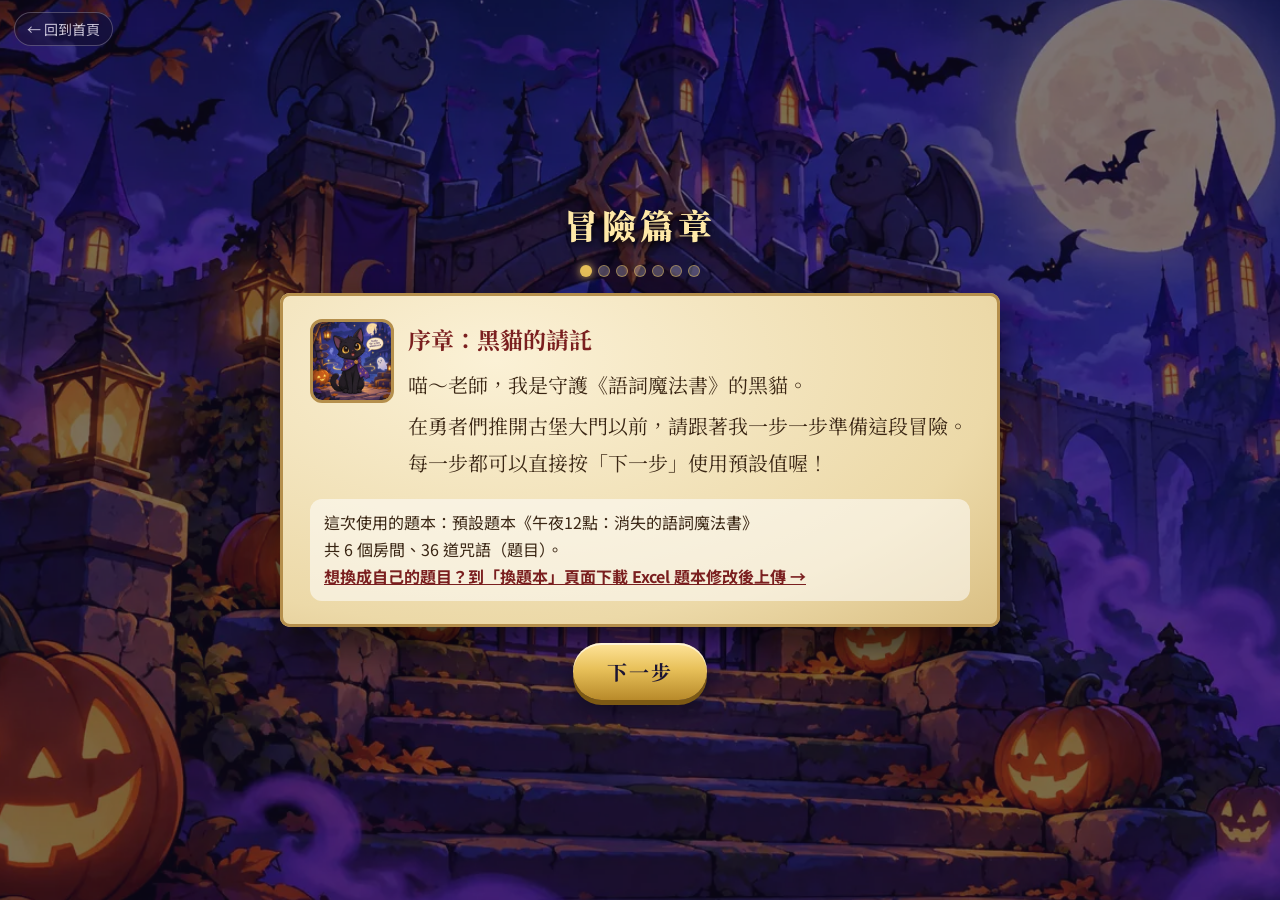
==== adventure.html @ 14c4bd3b "冒險篇章與多人闖關：遊戲前設定、抽題與再挑戰、作答時限、總時間、30 人 QR 連線、像素勇者、魔法卡商人、精靈、卡牌回合、暫停、闖關記錄、頒獎台 Co-Authored-By: Claude Opu" ====
<!DOCTYPE html>
<html lang="zh-Hant-TW">
<head>
<meta charset="UTF-8">
<meta name="viewport" content="width=device-width, initial-scale=1.0, viewport-fit=cover">
<title>冒險篇章</title>
<link rel="preconnect" href="https://fonts.googleapis.com">
<link rel="stylesheet" href="https://fonts.googleapis.com/css2?family=Noto+Serif+TC:wght@700;900&family=Noto+Sans+TC:wght@400;700&display=swap">
<link rel="stylesheet" href="style.css">
<style>
.adv-wrap{position:relative;height:100%;overflow:auto;display:flex;flex-direction:column;align-items:center;justify-content:center;gap:16px;padding:20px 14px}
.adv-top{font-family:var(--serif);color:#ffe9a8;font-size:clamp(24px,4vw,34px);font-weight:900;text-shadow:0 3px 10px #000;letter-spacing:4px}
.dots{display:flex;gap:6px;flex-wrap:wrap;justify-content:center}
.dots span{width:12px;height:12px;border-radius:50%;background:rgba(246,241,255,.25);border:1px solid rgba(232,193,90,.5)}
.dots span.on{background:var(--gold);box-shadow:0 0 10px var(--gold)}
.dots span.done{background:rgba(232,193,90,.55)}
#adv-card{max-width:720px;max-height:none}
.adv-say{display:flex;gap:14px;align-items:flex-start}
.adv-say img{width:84px;height:84px;object-fit:cover;border-radius:12px;border:3px solid #b58f4c;flex:none}
.adv-say h2{margin:0 0 4px;font-size:1.15em;color:#7a1f1f}
.adv-say p{margin:.2em 0}
.ctrl{margin-top:14px;display:flex;flex-direction:column;gap:10px;font-family:var(--sans);font-size:17px}
.choice{display:flex;align-items:center;gap:10px;padding:12px 14px;border-radius:12px;background:rgba(255,255,255,.55);border:2px solid #c8a868;cursor:pointer;color:#3a2614;text-align:left;font-size:17px}
.choice.on{background:#fff6d6;border-color:#7a1f1f;box-shadow:0 0 0 3px rgba(122,31,31,.2)}
.choice b{display:block}
.choice small{display:block;opacity:.75;font-size:14px}
.choice .dot{width:22px;height:22px;border-radius:50%;border:2px solid #7a1f1f;flex:none;display:grid;place-items:center}
.choice.on .dot::after{content:'';width:12px;height:12px;border-radius:50%;background:#7a1f1f}
.num-row{display:flex;align-items:center;gap:10px;flex-wrap:wrap}
.num-row input[type=number]{width:110px;font-size:22px;font-weight:700;padding:8px 10px;border-radius:10px;border:2px solid #b58f4c;background:#fffdf4;color:#3a2614;font-family:var(--serif)}
.num-row input[type=range]{flex:1;min-width:180px;accent-color:#7a1f1f}
.quick{display:flex;gap:8px;flex-wrap:wrap}
.quick button{border:1.5px solid #b58f4c;background:#fff6d6;color:#3a2614;border-radius:999px;padding:6px 14px;font-size:15px}
.tog{display:flex;align-items:center;gap:12px;font-weight:700}
.switch{width:64px;height:34px;border-radius:999px;background:#bba57a;border:0;position:relative;flex:none}
.switch::after{content:'';position:absolute;top:4px;left:4px;width:26px;height:26px;border-radius:50%;background:#fff;transition:left .2s;box-shadow:0 2px 4px rgba(0,0,0,.3)}
.switch.on{background:#3aa36b}.switch.on::after{left:34px}
.adv-nav{display:flex;gap:12px;justify-content:center;flex-wrap:wrap}
.btn-violet{background:linear-gradient(180deg,#9b7fe8,#6b4bb8);color:#fff;box-shadow:0 5px 0 #3f2a7a,0 10px 24px rgba(0,0,0,.4);font-family:var(--serif)}
.sum{display:grid;grid-template-columns:auto 1fr;gap:6px 14px;font-family:var(--sans);font-size:16px;background:rgba(255,255,255,.5);border-radius:12px;padding:12px 16px}
.sum dt{font-weight:700;color:#7a1f1f}.sum dd{margin:0}
.bank{background:rgba(255,255,255,.55);border-radius:12px;padding:10px 14px;font-family:var(--sans);font-size:16px;line-height:1.7}
.bank a{color:#7a1f1f;font-weight:700}
.unit{font-weight:700}
.note-s{font-size:14px;opacity:.8;font-family:var(--sans)}
.back-home{position:absolute;left:14px;top:12px;font-size:14px;color:rgba(246,241,255,.8);background:rgba(20,14,40,.5);border:1px solid rgba(246,241,255,.25);border-radius:999px;padding:6px 12px;z-index:3;text-decoration:none}
</style>
</head>
<body>
<main id="app">
  <section class="screen active">
    <div class="bg" id="adv-bg"></div><div class="veil strong"></div><div class="motes"></div>
    <a class="back-home" href="index.html">← 回到首頁</a>
    <div class="adv-wrap">
      <div class="adv-top">冒險篇章</div>
      <div class="dots" id="dots"></div>
      <div id="adv-card" class="parchment"></div>
      <div class="adv-nav" id="nav"></div>
    </div>
  </section>
</main>
<script src="content.js"></script>
<script src="settings.js"></script>
<script>
(function () {
  'use strict';
  var C = WQSettings.loadContent(), S = WQSettings.load(), TOTAL = WQSettings.total(C);
  function $(id) { return document.getElementById(id); }
  function el(t, c, x) { var e = document.createElement(t); if (c) e.className = c; if (x != null) e.textContent = x; return e; }
  $('adv-bg').style.backgroundImage = 'url("img/title.webp")';
  document.querySelectorAll('.motes').forEach(function (m) { for (var i = 0; i < 16; i++) { var d = el('div', 'mote'); d.style.left = Math.random() * 100 + '%'; d.style.animationDuration = 9 + Math.random() * 12 + 's'; d.style.animationDelay = -Math.random() * 20 + 's'; d.style.setProperty('--sway', (Math.random() * 80 - 40) + 'px'); m.appendChild(d); } });

  function choice(box, opts, get, set) {
    opts.forEach(function (o) {
      var b = el('button', 'choice' + (get() === o.v ? ' on' : '')); b.type = 'button';
      b.appendChild(el('span', 'dot')); var t = el('span'); t.appendChild(el('b', '', o.t)); if (o.d) t.appendChild(el('small', '', o.d)); b.appendChild(t);
      b.addEventListener('click', function () { set(o.v); box.querySelectorAll('.choice').forEach(function (x) { x.classList.remove('on'); }); b.classList.add('on'); });
      box.appendChild(b);
    });
  }
  function number(box, key, min, max, unit, quick) {
    var r = el('div', 'num-row'), n = el('input'), rg = el('input');
    n.type = 'number'; n.min = min; n.max = max; n.value = S[key]; rg.type = 'range'; rg.min = min; rg.max = max; rg.value = S[key];
    function setv(v) { v = Math.max(min, Math.min(max, Math.round(+v) || min)); S[key] = v; n.value = v; rg.value = v; }
    n.addEventListener('change', function () { setv(n.value); }); rg.addEventListener('input', function () { setv(rg.value); });
    r.appendChild(n); r.appendChild(el('span', 'unit', unit)); r.appendChild(rg); box.appendChild(r);
    if (quick) { var q = el('div', 'quick'); quick.forEach(function (v) { var b = el('button', '', v[1]); b.type = 'button'; b.addEventListener('click', function () { setv(v[0]); }); q.appendChild(b); }); box.appendChild(q); }
    return setv;
  }
  function toggle(box, key, label, onChange) {
    var r = el('div', 'tog'), b = el('button', 'switch' + (S[key] ? ' on' : '')), t = el('span', '', label + '：' + (S[key] ? '開啟' : '關閉')); b.type = 'button';
    b.addEventListener('click', function () { S[key] = !S[key]; b.classList.toggle('on', S[key]); t.textContent = label + '：' + (S[key] ? '開啟' : '關閉'); if (onChange) onChange(); });
    r.appendChild(b); r.appendChild(t); box.appendChild(r);
  }

  var STEPS = [
    { title: '序章：黑貓的請託', say: ['喵～老師，我是守護《語詞魔法書》的黑貓。', '在勇者們推開古堡大門以前，請跟著我一步一步準備這段冒險。每一步都可以直接按「下一步」使用預設值喔！'],
      body: function (box) {
        var b = el('div', 'bank');
        b.appendChild(el('div', '', '這次使用的題本：' + (C.__custom ? '老師自訂題本' : '預設題本') + '《' + (C.title || '') + '》'));
        b.appendChild(el('div', '', '共 ' + C.rooms.length + ' 個房間、' + TOTAL + ' 道咒語（題目）。'));
        var a = el('a', '', '想換成自己的題目？到「換題本」頁面下載 Excel 題本修改後上傳 →'); a.href = 'teacher.html'; b.appendChild(a);
        box.appendChild(b);
      } },
    { title: '第一章：抽出咒語', say: ['魔法書裡一共有 ' + TOTAL + ' 道咒語。', '這一趟冒險要從題本中抽出幾道呢？抽到的題目會依照房間的順序出現。'],
      body: function (box) {
        if (!S.drawCount || S.drawCount > TOTAL) S.drawCount = TOTAL;
        var q = [[TOTAL, '全部 ' + TOTAL + ' 題']]; [6, 10, 12, 18, 24].forEach(function (n) { if (n < TOTAL) q.push([n, n + ' 題']); });
        number(box, 'drawCount', 1, TOTAL, '題', q);
      } },
    { title: '第二章：破關之後', say: ['勇者打開最後的大門以後，還要接受另一段冒險嗎？'],
      body: function (box) {
        choice(box, [
          { v: 'none', t: '不再挑戰', d: '破關就結束這次冒險。' },
          { v: 'redraw', t: '從全部題目重新抽題', d: '每一段新冒險都從整本題本重新抽出指定的題數，可能會抽到做過的題目。' },
          { v: 'norepeat', t: '抽過的不再抽', d: '每一段新冒險只抽還沒出現過的題目，全部題目都抽完才是「終極破關」。' }
        ], function () { return S.repeat; }, function (v) { S.repeat = v; });
      } },
    { title: '第三章：時之沙漏', say: ['要不要讓每一道咒語都有作答時間限制？', '時間到了還沒答對，這題就不能得分喔。'],
      body: function (box) {
        var wrap = el('div', 'ctrl'); var nb = el('div');
        toggle(wrap, 'qTimer', '每題作答時限', function () { nb.style.display = S.qTimer ? '' : 'none'; });
        nb.appendChild(el('div', 'note-s', '每題可以作答的秒數：')); number(nb, 'qSeconds', 5, 300, '秒', [[15, '15 秒'], [20, '20 秒'], [30, '30 秒'], [45, '45 秒'], [60, '60 秒']]);
        nb.style.display = S.qTimer ? '' : 'none'; wrap.appendChild(nb); box.appendChild(wrap);
      } },
    { title: '第四章：午夜大鐘', say: ['要不要讓午夜大鐘記錄勇者花了多少時間破關？', '開啟後畫面上會一直顯示總時間，結算時也會列出來。'],
      body: function (box) { var w = el('div', 'ctrl'); toggle(w, 'totalTimer', '過關總時間計時'); box.appendChild(w); } },
    { title: '第五章：召集勇者', say: ['這次是一位勇者獨自冒險，還是全班一起闖關？', '多人闖關最多 30 位勇者，每個人用自己的平板或手機掃 QR code 加入，跟著老師的大螢幕一起答同一題。'],
      body: function (box) {
        choice(box, [
          { v: 'solo', t: '單人冒險', d: '一台裝置一位勇者，自己探索古堡、解開機關。' },
          { v: 'multi', t: '多人闖關（最多 30 人）', d: '老師電腦當大螢幕，學生用自己的裝置掃 QR code 加入，有魔法卡、商人和精靈。' }
        ], function () { return S.mode; }, function (v) { S.mode = v; });
      } },
    { multi: true, title: '第六章：神祕的魔法卡商人', say: ['古堡裡住著一位愛做生意的魔法卡商人。', '只要有勇者的分數買得起最便宜的魔法卡，商人就可能在換關卡時突然出現。'],
      body: function (box) {
        box.appendChild(el('div', 'note-s', '商人出現的機率：')); number(box, 'merchantProb', 0, 100, '%', [[30, '3 成'], [60, '6 成'], [80, '8 成'], [100, '每次都出現']]);
        box.appendChild(el('div', 'note-s', '每次可以和商人交易的時間：')); number(box, 'tradeSeconds', 10, 300, '秒', [[30, '30 秒'], [60, '1 分鐘'], [90, '1 分半'], [120, '2 分鐘']]);
      } },
    { multi: true, title: '第七章：森林精靈的禮物', say: ['每到魔法卡時刻之前，森林精靈可能會飛來，指定一位勇者改變命運。', '精靈比較常幫助分數排名中下的勇者，同一段冒險不會一直挑同一個人。'],
      body: function (box) { box.appendChild(el('div', 'note-s', '精靈出現的機率：')); number(box, 'fairyProb', 0, 100, '%', [[10, '1 成'], [30, '3 成'], [50, '5 成'], [100, '每次都出現']]); } },
    { multi: true, title: '第八章：魔法卡時刻', say: ['每過幾個關卡，勇者們就可以使用魔法卡。', '分數最高的勇者先發動，依序輪到最後一位。每個人看不到別人準備用什麼卡。'],
      body: function (box) {
        box.appendChild(el('div', 'note-s', '每過幾個關卡（題目）可以使用一次魔法卡：')); number(box, 'cardEvery', 1, 20, '關', [[3, '3 關'], [5, '5 關'], [6, '6 關'], [10, '10 關']]);
        box.appendChild(el('div', 'note-s', '每位勇者使用魔法卡的時間：')); number(box, 'cardSeconds', 5, 120, '秒', [[15, '15 秒'], [30, '30 秒'], [45, '45 秒'], [60, '60 秒']]);
      } },
    { title: '終章：出發吧！', say: ['準備好了！這就是這一段冒險的設定。', '按下「出發」就會推開古堡大門。下次再打開冒險篇章，會記得這次的設定。'],
      body: function (box) {
        var d = el('dl', 'sum');
        function row(k, v) { d.appendChild(el('dt', '', k)); d.appendChild(el('dd', '', v)); }
        row('題本', (C.__custom ? '老師自訂' : '預設') + '，共 ' + TOTAL + ' 題');
        row('單次冒險抽題', (S.drawCount >= TOTAL ? '全部 ' : '') + Math.min(S.drawCount || TOTAL, TOTAL) + ' 題');
        row('破關之後', WQSettings.REPEAT_NAMES[S.repeat]);
        row('每題作答時限', S.qTimer ? S.qSeconds + ' 秒' : '不限時');
        row('過關總時間', S.totalTimer ? '記錄' : '不記錄');
        row('冒險模式', S.mode === 'multi' ? '多人闖關（最多 30 人）' : '單人冒險');
        if (S.mode === 'multi') {
          row('魔法卡商人', '出現機率 ' + S.merchantProb + '%，交易 ' + S.tradeSeconds + ' 秒');
          row('森林精靈', '出現機率 ' + S.fairyProb + '%');
          row('魔法卡時刻', '每 ' + S.cardEvery + ' 關一次，每人 ' + S.cardSeconds + ' 秒');
        }
        box.appendChild(d);
      } }
  ];
  var cur = 0;
  function steps() { return STEPS.filter(function (s) { return !s.multi || S.mode === 'multi'; }); }
  function render() {
    var list = steps(); if (cur >= list.length) cur = list.length - 1; var st = list[cur];
    var dots = $('dots'); dots.innerHTML = ''; list.forEach(function (s, i) { dots.appendChild(el('span', i === cur ? 'on' : (i < cur ? 'done' : ''))); });
    var card = $('adv-card'); card.innerHTML = '';
    var say = el('div', 'adv-say'), im = el('img'); im.src = 'img/cat.webp'; im.alt = '黑貓'; say.appendChild(im);
    var t = el('div'); t.appendChild(el('h2', '', st.title)); st.say.forEach(function (l) { t.appendChild(el('p', '', l)); }); say.appendChild(t); card.appendChild(say);
    var box = el('div', 'ctrl'); st.body(box); card.appendChild(box);
    card.style.animation = 'none'; void card.offsetWidth; card.style.animation = '';
    var nav = $('nav'); nav.innerHTML = '';
    if (cur > 0) { var b = el('button', 'btn btn-violet', '上一步'); b.type = 'button'; b.onclick = function () { cur--; render(); }; nav.appendChild(b); }
    if (cur < list.length - 1) { var n = el('button', 'btn btn-gold', '下一步'); n.type = 'button'; n.id = 'adv-next'; n.onclick = function () { WQSettings.save(S); cur++; render(); }; nav.appendChild(n); }
    else {
      var go = el('button', 'btn btn-gold', S.mode === 'multi' ? '出發！開設多人闖關' : '出發！開始單人冒險'); go.type = 'button'; go.id = 'adv-go';
      go.onclick = function () { WQSettings.save(S); location.href = S.mode === 'multi' ? 'host.html' + location.search : 'index.html?adv=1'; };
      nav.appendChild(go);
      var rs = el('button', 'btn btn-violet', '全部還原預設'); rs.type = 'button'; rs.onclick = function () { S = WQSettings.defaults(); S.drawCount = TOTAL; WQSettings.save(S); cur = 0; render(); }; nav.appendChild(rs);
    }
  }
  render();
})();
</script>
</body>
</html>
---- style.css ----
:root{
  --midnight:#141a3a; --deep:#241a45; --violet:#6b4bb8; --violet2:#8f6fe0;
  --pumpkin:#f28c28; --gold:#e8c15a; --gold-dk:#b88a2a; --ghost:#f6f1ff; --ink:#1b1433;
  --good:#7ee2a8; --bad:#ff8a80; --card:rgba(30,22,60,.95);
  --serif:'Noto Serif TC','Songti TC','PMingLiU',serif;
  --sans:'Noto Sans TC','PingFang TC','Microsoft JhengHei',system-ui,sans-serif;
}
*{box-sizing:border-box}
html,body{margin:0;height:100%;height:100dvh;overflow:hidden;background:#1f1838;color:var(--ghost);font-family:var(--sans);
  -webkit-user-select:none;user-select:none;-webkit-tap-highlight-color:transparent}
img{-webkit-user-drag:none}
button{font-family:inherit;touch-action:manipulation;cursor:pointer}
button:focus{outline:none} button:focus-visible{outline:3px solid var(--gold);outline-offset:3px}
.hidden{display:none!important}
#app{position:fixed;inset:0;overflow:hidden}

/* ---------- screens ---------- */
.screen{position:absolute;inset:0;opacity:0;visibility:hidden;transition:opacity .6s ease,visibility .6s;overflow:hidden}
.screen.active{opacity:1;visibility:visible}
.bg{position:absolute;inset:-3%;background:#1f1838 center/cover no-repeat;animation:drift 28s ease-in-out infinite alternate}
@keyframes drift{from{transform:scale(1.02) translate(0,0)}to{transform:scale(1.08) translate(-1.2%,-1%)}}
.veil{position:absolute;inset:0;background:radial-gradient(ellipse at center,rgba(20,14,40,.05) 30%,rgba(20,14,40,.6) 100%)}
.veil.strong{background:rgba(18,12,38,.55)}
.veil.soft{background:linear-gradient(180deg,rgba(18,12,38,.55) 0%,rgba(18,12,38,.05) 22%,rgba(18,12,38,.1) 70%,rgba(18,12,38,.6) 100%)}
.motes{position:absolute;inset:0;pointer-events:none;overflow:hidden}
.mote{position:absolute;bottom:-10px;width:6px;height:6px;border-radius:50%;background:radial-gradient(circle,#fff6c8,rgba(232,193,90,0) 70%);
  animation:rise linear infinite;opacity:.8}
@keyframes rise{from{transform:translate(0,0)}to{transform:translate(var(--sway),-110vh);opacity:0}}

/* ---------- buttons ---------- */
.btn{border:0;border-radius:999px;font-weight:700;font-size:20px;padding:14px 34px;color:var(--ink);transition:transform .15s,filter .15s}
.btn:active{transform:scale(.96)}
.btn-gold{background:linear-gradient(180deg,#ffe49a,#e8c15a 45%,#b88a2a);font-family:var(--serif);letter-spacing:2px;
  box-shadow:0 5px 0 #7d5a14,0 10px 24px rgba(0,0,0,.45),inset 0 2px 0 rgba(255,255,255,.6)}
.btn-gold:hover{filter:brightness(1.08)}
.btn-round{width:56px;height:56px;padding:0;display:grid;place-items:center;border-radius:50%;
  background:linear-gradient(180deg,#9b7fe8,#6b4bb8);color:#fff;box-shadow:0 4px 0 #3f2a7a,0 8px 18px rgba(0,0,0,.4)}
.btn-round.small{width:38px;height:38px;box-shadow:0 3px 0 #3f2a7a}
.btn-small{display:flex;align-items:center;gap:6px;font-size:15px;padding:8px 14px;border-radius:14px;
  background:rgba(43,30,82,.85);color:var(--ghost);border:1.5px solid rgba(232,193,90,.5);position:relative}
.btn-ghost{background:transparent;border:1.5px solid rgba(232,193,90,.6);color:var(--gold);border-radius:999px;padding:8px 16px;font-size:15px}
.badge{position:absolute;top:-8px;right:-8px;background:var(--pumpkin);color:#fff;font-size:12px;min-width:20px;height:20px;border-radius:10px;
  display:grid;place-items:center;padding:0 5px;animation:pop .4s}

/* ---------- start ---------- */
.start-inner{position:relative;height:100%;display:flex;flex-direction:column;align-items:center;justify-content:center;gap:22px;padding:20px;text-align:center}
#game-title{margin:0;font-family:var(--serif);font-weight:900;font-size:clamp(46px,9vw,92px);line-height:1.1;
  background:linear-gradient(180deg,#fff2c2,#e8c15a 55%,#a8781e);-webkit-background-clip:text;background-clip:text;color:transparent;
  filter:drop-shadow(0 4px 0 #3a2266) drop-shadow(0 10px 22px rgba(0,0,0,.7));animation:titleIn 1.2s cubic-bezier(.2,.9,.3,1.2)}
#game-title .sub{display:block;font-size:.45em;letter-spacing:4px;margin-top:6px}
@keyframes titleIn{from{opacity:0;transform:translateY(-30px) scale(.9)}to{opacity:1;transform:none}}
#instructions{margin:0;max-width:640px;font-size:clamp(17px,2.4vw,22px);background:rgba(20,14,40,.6);padding:12px 22px;border-radius:16px;
  border:1px solid rgba(232,193,90,.35);backdrop-filter:blur(4px)}
.start-actions{display:flex;gap:16px;align-items:center}
.teacher-link{position:absolute;right:14px;bottom:12px;font-size:13px;color:rgba(246,241,255,.65);background:rgba(20,14,40,.5);
  border:1px solid rgba(246,241,255,.25);border-radius:999px;padding:6px 12px}
.custom-tag{position:absolute;left:14px;bottom:12px;font-size:13px;color:#ffe9a8;background:rgba(107,75,184,.6);border-radius:999px;padding:6px 12px}

/* ---------- story ---------- */
.story-wrap{position:relative;height:100%;display:flex;flex-direction:column;align-items:center;justify-content:center;gap:22px;padding:20px}
.parchment{max-width:640px;width:100%;max-height:72vh;overflow:auto;color:#3a2614;font-family:var(--serif);font-size:clamp(16px,2.2vw,20px);line-height:1.85;
  background:radial-gradient(ellipse at 30% 20%,#fbf1d6,#ecd9a8 70%,#d9be82);border-radius:10px;padding:26px 30px;
  box-shadow:0 0 0 3px #b58f4c inset,0 18px 40px rgba(0,0,0,.6);animation:unroll .7s cubic-bezier(.2,.9,.3,1.1)}
@keyframes unroll{from{opacity:0;transform:scaleY(.2)}to{opacity:1;transform:none}}
.parchment p{margin:.4em 0}
.parchment .to{font-weight:700}
.parchment .sig{text-align:right;font-weight:700;margin-top:1em}
.parchment .slam{font-size:1.2em;font-weight:900;color:#7a1f1f;text-align:center}
.story-cat{display:flex;gap:16px;align-items:center;margin-top:10px}
.story-cat img{width:110px;height:110px;object-fit:cover;border-radius:10px;border:3px solid #b58f4c;flex:none}
.shake{animation:shake .5s}
@keyframes shake{10%,90%{transform:translateX(-2px)}20%,80%{transform:translateX(4px)}30%,50%,70%{transform:translateX(-8px)}40%,60%{transform:translateX(8px)}}

/* ---------- HUD ---------- */
#hud{position:absolute;top:0;left:0;right:0;z-index:5;display:flex;justify-content:space-between;align-items:flex-start;gap:8px;padding:10px 14px}
.hud-left{font-family:var(--serif);font-size:15px;text-shadow:0 2px 4px #000;min-width:0}
#hud-room{font-weight:700;color:#ffe9a8;white-space:nowrap;overflow:hidden;text-overflow:ellipsis}
#hud-spells{font-size:13px;opacity:.85}
.hud-mid{display:flex;flex-direction:column;align-items:center;gap:4px}
#hud-clock{display:flex;align-items:center;gap:6px;font-family:var(--serif);font-weight:900;font-size:22px;text-shadow:0 2px 4px #000}
#hud-runes{display:flex;gap:5px}
.rune-dot{width:22px;height:22px;border-radius:50%;border:1.5px solid rgba(232,193,90,.55);background:rgba(20,14,40,.6);
  font-size:11px;display:grid;place-items:center;color:rgba(232,193,90,.4);font-family:var(--serif)}
.rune-dot.on{background:radial-gradient(circle,#fff6c8,#e8c15a);color:var(--ink);box-shadow:0 0 12px #e8c15a;animation:pop .5s}
.hud-right{display:flex;align-items:center;gap:10px}
#hud-score{display:flex;flex-direction:column;align-items:flex-end;line-height:1;font-family:var(--serif)}
#hud-score .lbl{font-size:12px;opacity:.8}
#score{font-size:26px;font-weight:900;color:#ffe9a8;text-shadow:0 2px 6px #000}
#score.bump{animation:bump .4s}
@keyframes bump{50%{transform:scale(1.35);color:#fff}}
@keyframes pop{0%{transform:scale(.3)}70%{transform:scale(1.2)}100%{transform:scale(1)}}

/* ---------- scene / objects ---------- */
#scene{position:absolute;inset:78px 10px 90px;display:flex;align-items:center;justify-content:center}
#objects{display:grid;grid-template-columns:repeat(4,minmax(0,1fr));gap:clamp(6px,2vw,22px) clamp(8px,2.4vw,30px);width:min(100%,940px)}
.obj{background:none;border:0;padding:0;color:var(--ghost);display:flex;flex-direction:column;align-items:center;gap:4px;
  animation:float 4.5s ease-in-out infinite;animation-delay:var(--d,0s)}
.obj:nth-child(1){--d:-.3s}.obj:nth-child(2){--d:-1.4s}.obj:nth-child(3){--d:-2.2s}.obj:nth-child(4){--d:-3.1s}.obj:nth-child(5){--d:-.9s}.obj:nth-child(6){--d:-2.7s}
@keyframes float{50%{transform:translateY(-8px)}}
.spr{position:relative;width:clamp(78px,15vw,150px);aspect-ratio:1;transition:transform .2s}
.spr img{position:relative;width:100%;height:100%;object-fit:contain;filter:hue-rotate(var(--tint,0deg)) drop-shadow(0 8px 10px rgba(0,0,0,.6));z-index:1}
.obj:not(:disabled):hover .spr{transform:scale(1.08) rotate(-2deg)}
.obj:not(:disabled):active .spr{transform:scale(.95)}
.glow{position:absolute;inset:-12%;border-radius:50%;background:radial-gradient(circle,rgba(255,230,140,.75),rgba(242,140,40,.25) 45%,rgba(0,0,0,0) 70%);
  animation:glow 2s ease-in-out infinite;z-index:0}
@keyframes glow{50%{transform:scale(1.15);opacity:.55}}
.obj .lbl{font-size:clamp(12px,1.6vw,15px);font-weight:700;background:rgba(20,14,40,.72);padding:3px 10px;border-radius:999px;
  border:1px solid rgba(232,193,90,.35);white-space:nowrap;max-width:100%;overflow:hidden;text-overflow:ellipsis}
.obj.locked{animation:none}
.obj.locked .spr img{filter:grayscale(1) brightness(.35) blur(3px)}
.obj.locked .spr::after{content:'';position:absolute;inset:-8%;background:radial-gradient(circle,rgba(200,190,230,.5),rgba(120,100,170,.15) 60%,transparent 72%);
  filter:blur(6px);animation:fog 5s ease-in-out infinite;z-index:2}
@keyframes fog{50%{transform:translateX(6px) scale(1.06);opacity:.7}}
.obj.locked .lbl{opacity:.6}
.obj.solved{animation:none;cursor:default}
.obj.solved .spr img{filter:hue-rotate(var(--tint,0deg)) saturate(.6) brightness(.7) drop-shadow(0 6px 8px rgba(0,0,0,.6))}
.check{position:absolute;right:2%;bottom:6%;z-index:3;width:38%;max-width:44px;aspect-ratio:1;border-radius:50%;display:grid;place-items:center;
  background:radial-gradient(circle,#fff6c8,#e8c15a);color:var(--ink);font-family:var(--serif);font-weight:900;font-size:clamp(13px,1.8vw,18px);
  box-shadow:0 0 14px #e8c15a;animation:pop .5s}
.obj.revealing{animation:reveal 1s cubic-bezier(.2,.9,.3,1.3)}
@keyframes reveal{0%{opacity:0;transform:scale(.4);filter:blur(8px)}100%{opacity:1;transform:none;filter:none}}
.obj.seal .spr{width:clamp(84px,16vw,160px)}
.obj.seal:not(.locked):not(.solved) .lbl{background:linear-gradient(180deg,#ffe49a,#e8c15a);color:var(--ink)}
.pointer{position:absolute;width:44px;right:-8px;bottom:-6px;z-index:4;animation:point 1.1s ease-in-out infinite;filter:drop-shadow(0 3px 4px #000)}
@keyframes point{50%{transform:translate(-8px,-8px)}}

/* ---------- cat helper ---------- */
#cat{position:absolute;left:12px;bottom:12px;z-index:6;width:clamp(64px,9vw,92px);aspect-ratio:1;border-radius:50%;padding:0;overflow:hidden;
  border:3px solid var(--gold);background:#2a1f4a;box-shadow:0 6px 18px rgba(0,0,0,.5);animation:catbob 3s ease-in-out infinite}
#cat img{width:100%;height:100%;object-fit:cover}
@keyframes catbob{50%{transform:translateY(-4px) rotate(-3deg)}}
#bubble{position:absolute;left:calc(clamp(64px,9vw,92px) + 24px);bottom:22px;z-index:6;max-width:min(420px,70vw);background:#f6f1ff;color:var(--ink);
  padding:12px 16px;border-radius:16px 16px 16px 4px;font-size:16px;line-height:1.55;box-shadow:0 8px 20px rgba(0,0,0,.45);animation:bubble .35s cubic-bezier(.2,.9,.3,1.3)}
@keyframes bubble{from{opacity:0;transform:translateY(10px) scale(.9)}to{opacity:1;transform:none}}

/* ---------- overlays & cards ---------- */
.overlay{position:absolute;inset:0;z-index:10;display:flex;align-items:center;justify-content:center;padding:14px;background:rgba(10,6,24,.55);
  backdrop-filter:blur(3px);animation:fade .3s}
@keyframes fade{from{opacity:0}}
.card{width:min(680px,100%);max-height:calc(100% - 10px);overflow:auto;background:var(--card);border:2px solid rgba(232,193,90,.55);border-radius:20px;
  padding:20px 22px;box-shadow:0 0 0 6px rgba(107,75,184,.25),0 22px 50px rgba(0,0,0,.6);animation:cardIn .4s cubic-bezier(.2,.9,.3,1.2)}
@keyframes cardIn{from{opacity:0;transform:translateY(24px) scale(.95)}to{opacity:1;transform:none}}
.intro-card{text-align:center}
#ri-num{color:var(--pumpkin);font-family:var(--serif);font-weight:700;letter-spacing:4px}
#ri-title{font-family:var(--serif);font-size:clamp(26px,4vw,36px);margin:6px 0 10px;color:#ffe9a8}
#ri-text{font-size:18px;line-height:1.8;margin:0 0 18px}
#m-head{display:flex;align-items:center;gap:12px;margin-bottom:10px}
#m-img{width:62px;height:62px;object-fit:contain;flex:none;filter:drop-shadow(0 4px 6px rgba(0,0,0,.6))}
.m-headtext{flex:1;min-width:0}
#m-speaker{font-family:var(--serif);font-weight:700;font-size:20px;color:#ffe9a8}
#m-type{font-size:13px;opacity:.75}
#m-prompt{font-size:clamp(17px,2.2vw,20px);line-height:1.8;margin:6px 0 14px}
.opts{display:flex;flex-direction:column;gap:10px}
.opts.grid{display:grid;grid-template-columns:1fr 1fr}
.opt{display:flex;align-items:center;gap:12px;text-align:left;font-size:18px;line-height:1.5;color:var(--ghost);padding:12px 14px;border-radius:14px;
  background:linear-gradient(180deg,rgba(80,58,150,.65),rgba(48,34,100,.75));border:1.5px solid rgba(160,130,240,.6);transition:transform .12s,background .2s}
.opts.grid .opt{font-family:var(--serif);font-size:22px;font-weight:700;padding:14px}
.opt:not(:disabled):hover{transform:translateY(-2px);background:linear-gradient(180deg,rgba(110,80,190,.8),rgba(60,42,120,.85))}
.opt .k{flex:none;width:28px;height:28px;border-radius:50%;display:grid;place-items:center;font-size:14px;font-family:var(--sans);
  background:rgba(232,193,90,.18);color:var(--gold);border:1px solid rgba(232,193,90,.5)}
.opt.correct{background:linear-gradient(180deg,#7a5c14,#5a420c);border-color:var(--gold);box-shadow:0 0 18px rgba(232,193,90,.6);color:#fff}
.opt.correct .k{background:var(--gold);color:var(--ink)}
.opt.wrong{opacity:.45;border-color:var(--bad);text-decoration:line-through;text-decoration-color:var(--bad)}
.opt.spent{opacity:.45}
.opt:disabled{cursor:default}
#m-feedback{margin-top:14px;padding:12px 14px;border-radius:14px;line-height:1.75;font-size:16px;display:flex;flex-direction:column;gap:4px;animation:cardIn .35s}
#m-feedback.good{background:rgba(126,226,168,.12);border:1.5px solid rgba(126,226,168,.55)}
#m-feedback.hint{background:rgba(242,140,40,.12);border:1.5px solid rgba(242,140,40,.6)}
#m-feedback.reveal{background:rgba(143,111,224,.16);border:1.5px solid rgba(143,111,224,.7)}
.fb-title{font-weight:700;font-size:17px}
#m-feedback.good .fb-title{color:var(--good)} #m-feedback.hint .fb-title{color:#ffb36b} #m-feedback.reveal .fb-title{color:#c9b5ff}
.clue{color:#ffe08a;border-top:1px dashed rgba(232,193,90,.45);padding-top:6px;margin-top:4px}
#m-actions{display:flex;justify-content:space-between;align-items:center;margin-top:14px;gap:10px}
#m-keyhint{font-size:13px;opacity:.6}
.shake-card{animation:shake .45s}

/* puzzles */
.puz-row{display:flex;justify-content:center;gap:clamp(8px,2vw,18px);flex-wrap:wrap;margin:6px 0 14px}
.tile{width:clamp(70px,13vw,96px);aspect-ratio:1;border-radius:50%;border:3px solid rgba(255,255,255,.5);position:relative;display:flex;flex-direction:column;
  align-items:center;justify-content:center;gap:2px;box-shadow:0 6px 14px rgba(0,0,0,.5);transition:transform .15s,box-shadow .2s;filter:brightness(.75) saturate(.8)}
.tile span:first-child{font-family:var(--serif);font-weight:900;font-size:clamp(22px,3.5vw,30px)}
.tile small{font-size:12px;color:var(--ink);font-weight:700}
.tile:hover{transform:translateY(-3px)}
.tile.lit{filter:none;box-shadow:0 0 0 3px #fff,0 0 26px currentColor;transform:scale(1.06)}
.tile .ord{position:absolute;top:-6px;right:-6px;width:24px;height:24px;border-radius:50%;background:var(--pumpkin);color:#fff;font-size:13px;display:grid;place-items:center;animation:pop .3s}
.tile.err{animation:shake .45s}
.seq-track{display:flex;justify-content:center;gap:10px;margin-bottom:10px}
.seq-slot{width:52px;height:52px;border-radius:12px;border:2px dashed rgba(232,193,90,.6);display:grid;place-items:center;font-family:var(--serif);
  font-weight:900;font-size:22px;color:var(--ink);transition:background .2s}
.puz-tools{display:flex;justify-content:center;gap:10px;margin:8px 0}
.mini-clues{background:rgba(20,14,40,.6);border-radius:12px;padding:10px 14px;font-size:15px;line-height:1.7;color:#ffe08a}
.mini-clues div+div{border-top:1px dashed rgba(232,193,90,.3);padding-top:4px;margin-top:4px}
.code-wrap{display:flex;flex-direction:column;align-items:center;gap:14px;margin:8px 0 12px;padding:16px;border-radius:18px;
  background:radial-gradient(circle,#4a3612,#2a1d08);border:3px solid var(--gold-dk);box-shadow:inset 0 0 20px rgba(0,0,0,.7)}
.code-wrap.err{animation:shake .45s}
.dials{display:flex;gap:12px}
.dial{display:flex;flex-direction:column;align-items:center;gap:4px}
.dial-btn{background:rgba(232,193,90,.2);color:var(--gold);border:1px solid var(--gold-dk);border-radius:10px;width:52px;height:36px;display:grid;place-items:center}
.dv{width:56px;height:68px;border-radius:10px;background:linear-gradient(180deg,#fff2c2,#e8c15a);color:var(--ink);font-family:var(--serif);font-weight:900;
  font-size:40px;display:grid;place-items:center;box-shadow:inset 0 -6px 10px rgba(0,0,0,.25)}
.dv.roll{animation:roll .25s}
@keyframes roll{from{transform:translateY(-14px);opacity:.3}}
.stairs{display:grid;grid-template-columns:repeat(4,1fr);gap:10px;margin:6px 0 12px}
.stair{background:rgba(48,34,100,.7);border:1.5px solid rgba(160,130,240,.6);border-radius:14px;padding:10px 6px;color:var(--ghost);display:flex;flex-direction:column;align-items:center;gap:4px;font-size:14px}
.stair svg{width:100%;max-width:90px}
.stair.correct{border-color:var(--gold);box-shadow:0 0 18px rgba(232,193,90,.7)}
.stair.wrong{opacity:.4}

/* notes */
.notes-head{display:flex;justify-content:space-between;align-items:center}
.notes-head h2{margin:0;font-family:var(--serif);color:#ffe9a8}
#notes-list{margin-top:12px;display:flex;flex-direction:column;gap:8px}
.note{background:radial-gradient(ellipse at 30% 20%,#fbf1d6,#ecd9a8);color:#3a2614;border-radius:10px;padding:10px 14px;line-height:1.65;font-family:var(--serif);
  animation:cardIn .35s backwards}
.note .from{display:block;font-size:13px;color:#8a5a20;font-family:var(--sans);font-weight:700}
.note-empty{opacity:.7;line-height:1.7}
#notes-runes{display:flex;flex-wrap:wrap;gap:8px;margin-top:12px}
.rune-chip{background:radial-gradient(circle,#fff6c8,#e8c15a);color:var(--ink);border-radius:999px;padding:4px 12px;font-size:14px;font-weight:700}

/* rune get */
.rune-card{text-align:center}
.rune-big{width:120px;height:120px;margin:6px auto 12px;border-radius:50%;display:grid;place-items:center;font-family:var(--serif);font-weight:900;font-size:40px;color:var(--ink);
  background:radial-gradient(circle at 40% 35%,#fffbe6,#e8c15a 60%,#a8781e);box-shadow:0 0 0 6px rgba(232,193,90,.3),0 0 60px #e8c15a;
  animation:runeIn 1.2s cubic-bezier(.2,.9,.3,1.3)}
@keyframes runeIn{0%{transform:scale(0) rotate(-200deg);opacity:0}100%{transform:none;opacity:1}}
#rg-title{font-family:var(--serif);color:#ffe9a8;margin:0 0 8px}
#rg-text{line-height:1.8;font-size:17px;margin:0 0 18px}

/* gate */
#gate-panel{width:min(760px,100%);background:var(--card);border:2px solid rgba(232,193,90,.55);border-radius:20px;padding:20px;text-align:center;line-height:1.7;
  font-size:17px;animation:cardIn .5s}
.gate-slots{display:grid;grid-template-columns:repeat(6,1fr);gap:8px;margin:14px 0}
.gslot{display:flex;flex-direction:column;align-items:center;gap:4px;font-size:14px}
.hole{width:clamp(44px,8vw,64px);aspect-ratio:1;border-radius:50%;background:#120c26;box-shadow:inset 0 4px 12px #000;border:2px solid #4b3a7a;display:grid;place-items:center;
  font-family:var(--serif);font-weight:900;font-size:clamp(14px,2vw,18px);color:var(--ink);transition:all .3s}
.gslot.next .hole{border-color:var(--gold);box-shadow:inset 0 4px 12px #000,0 0 16px rgba(232,193,90,.8);animation:glow 1.4s infinite}
.gslot.filled .hole{background:radial-gradient(circle,#fff6c8,#e8c15a);box-shadow:0 0 18px #e8c15a;animation:pop .4s}
.gate-runes{display:flex;justify-content:center;flex-wrap:wrap;gap:10px;margin-top:8px}
.grune{width:64px;height:64px;border-radius:50%;border:0;font-family:var(--serif);font-weight:900;font-size:18px;color:var(--ink);
  background:radial-gradient(circle at 40% 35%,#fffbe6,#e8c15a 60%,#a8781e);box-shadow:0 0 14px rgba(232,193,90,.7)}
.grune.err{animation:shake .45s}
.gate-fb{min-height:1.6em;color:#ffb36b}

/* fx */
#fx{position:absolute;inset:0;pointer-events:none;z-index:20}
.float{position:absolute;transform:translate(-50%,-50%);font-family:var(--serif);font-weight:900;font-size:34px;color:#ffe9a8;text-shadow:0 0 12px #e8c15a,0 3px 0 #7d5a14;
  animation:floatUp 1.3s ease-out forwards}
@keyframes floatUp{to{transform:translate(-50%,-140%);opacity:0}}
.spark{position:absolute;width:8px;height:8px;border-radius:50%;background:radial-gradient(circle,#fff,#ffd36b 50%,rgba(242,140,40,0));
  animation:spark .9s ease-out forwards}
@keyframes spark{to{transform:translate(var(--dx),var(--dy)) scale(.2);opacity:0}}

/* end */
.end-inner{position:relative;height:100%;overflow:auto;display:flex;flex-direction:column;align-items:center;justify-content:center;gap:12px;padding:20px;text-align:center}
#end-cat{width:120px;height:120px;border-radius:50%;object-fit:cover;border:4px solid var(--gold);box-shadow:0 0 30px rgba(232,193,90,.6);animation:catbob 3s infinite}
#end-title{font-family:var(--serif);font-size:clamp(30px,5vw,46px);margin:0;color:#ffe9a8;text-shadow:0 4px 12px #000}
.final{display:flex;flex-direction:column;align-items:center}
.final .lbl{font-size:15px;opacity:.8}
#final-score{font-family:var(--serif);font-weight:900;font-size:64px;color:#ffe9a8;text-shadow:0 0 20px #e8c15a}
#end-stats{display:grid;grid-template-columns:repeat(2,minmax(140px,1fr));gap:8px;width:min(480px,100%)}
.stat{background:rgba(20,14,40,.7);border:1px solid rgba(232,193,90,.4);border-radius:12px;padding:8px 10px;font-size:14px;display:flex;flex-direction:column}
.stat b{font-size:20px;color:#ffe9a8}
#end-review{max-width:560px;line-height:1.7;background:rgba(20,14,40,.6);border-radius:12px;padding:10px 16px}

/* 冒險篇章追加 */
.teacher-link{font-size:16px;font-family:var(--serif);font-weight:700;color:#ffe9a8;padding:8px 16px;border-color:rgba(232,193,90,.6);text-decoration:none}
#hud-time{font-size:13px;margin-top:3px;color:#f6f1ff;opacity:.9}
.qtimer{position:relative;height:26px;border-radius:999px;background:rgba(20,14,40,.7);border:1.5px solid rgba(232,193,90,.5);overflow:hidden;margin:4px 0 8px}
.qtimer i{position:absolute;left:0;top:0;bottom:0;background:linear-gradient(90deg,#e8c15a,#f28c28);transition:width .2s linear}
.qtimer span{position:relative;display:block;text-align:center;font-weight:700;font-size:14px;line-height:23px;color:#fff;text-shadow:0 1px 3px #000}
.qtimer.low i{background:linear-gradient(90deg,#ff8a80,#d9534f)} .qtimer.low{animation:shake .5s infinite}
.end-btns{display:flex;gap:12px;flex-wrap:wrap;justify-content:center}

@media (max-width:640px){
  #objects{grid-template-columns:repeat(3,minmax(0,1fr))}
  #scene{inset:128px 6px 100px;overflow:auto}
  .hud-left{text-align:center}
  .opts.grid{grid-template-columns:1fr 1fr}
  .stairs{grid-template-columns:repeat(2,1fr)}
  .gate-slots{grid-template-columns:repeat(3,1fr)}
  #hud{flex-wrap:wrap}
  .hud-left{order:1;width:100%}
}
@media (prefers-reduced-motion:reduce){*{animation-duration:.01s!important;animation-iteration-count:1!important}}
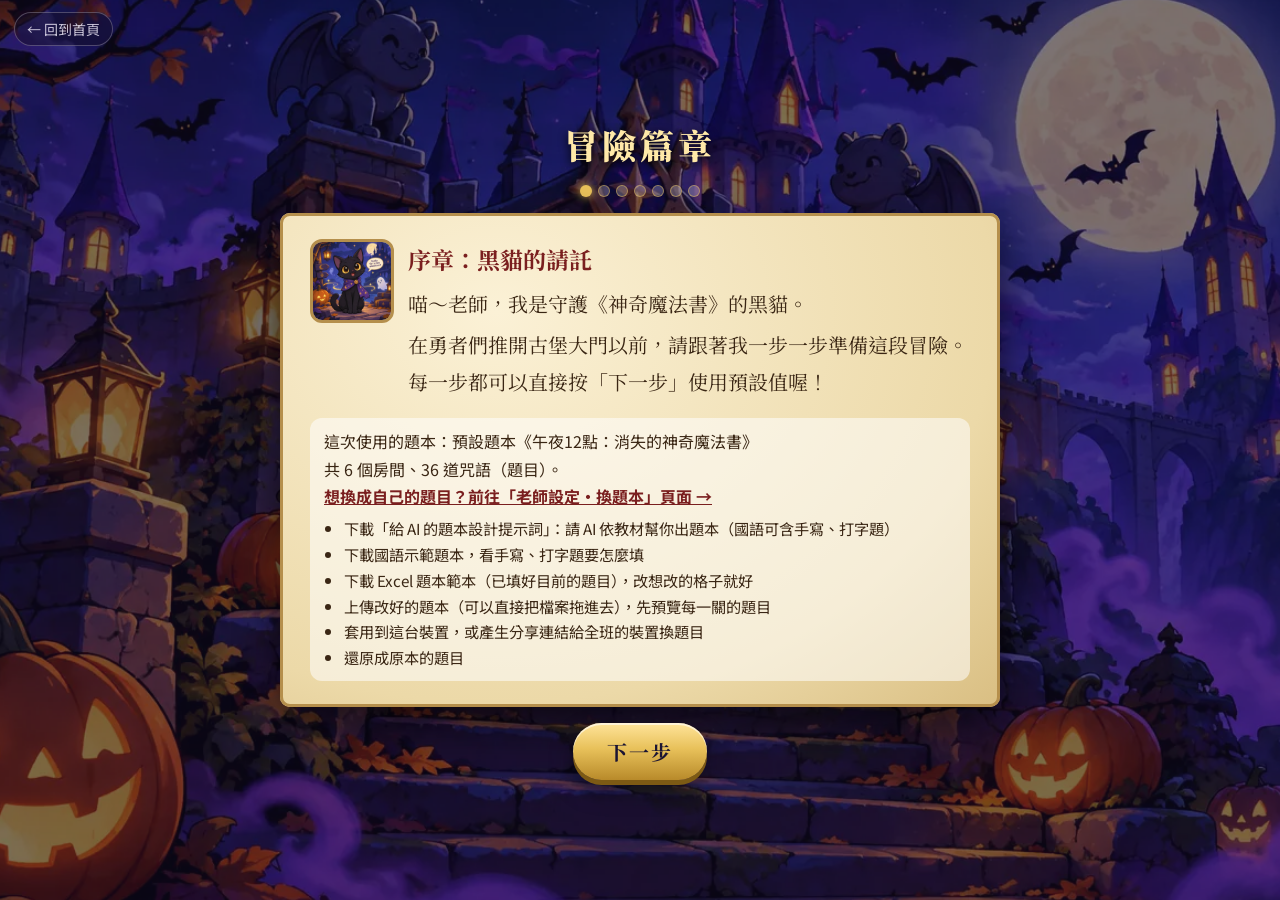
==== commit 5c999ca2: "標題改成「消失的神奇魔法書」、冒險篇章說明換題本頁內容、換題本頁可拖拉上傳 Co-Authored-By: Claude Opus 5.5 <noreply@anthropic.com> Claude" ====
--- a/adventure.html
+++ b/adventure.html
@@ -44,6 +44,7 @@
 .unit{font-weight:700}
 .note-s{font-size:14px;opacity:.8;font-family:var(--sans)}
 .back-home{position:absolute;left:14px;top:12px;font-size:14px;color:rgba(246,241,255,.8);background:rgba(20,14,40,.5);border:1px solid rgba(246,241,255,.25);border-radius:999px;padding:6px 12px;z-index:3;text-decoration:none}
+.bank ul.tools{margin:6px 0 0;padding-left:1.3em;line-height:1.7;font-size:.95em}
 </style>
 </head>
 <body>
@@ -94,12 +95,20 @@
   }
 
   var STEPS = [
-    { title: '序章：黑貓的請託', say: ['喵～老師，我是守護《語詞魔法書》的黑貓。', '在勇者們推開古堡大門以前，請跟著我一步一步準備這段冒險。每一步都可以直接按「下一步」使用預設值喔！'],
+    { title: '序章：黑貓的請託', say: ['喵～老師，我是守護《神奇魔法書》的黑貓。', '在勇者們推開古堡大門以前，請跟著我一步一步準備這段冒險。每一步都可以直接按「下一步」使用預設值喔！'],
       body: function (box) {
         var b = el('div', 'bank');
         b.appendChild(el('div', '', '這次使用的題本：' + (C.__custom ? '老師自訂題本' : '預設題本') + '《' + (C.title || '') + '》'));
         b.appendChild(el('div', '', '共 ' + C.rooms.length + ' 個房間、' + TOTAL + ' 道咒語（題目）。'));
-        var a = el('a', '', '想換成自己的題目？到「換題本」頁面下載 Excel 題本修改後上傳 →'); a.href = 'teacher.html'; b.appendChild(a);
+        var a = el('a', '', '想換成自己的題目？前往「老師設定・換題本」頁面 →'); a.href = 'teacher.html'; b.appendChild(a);
+        var ul = el('ul', 'tools');
+        ['下載「給 AI 的題本設計提示詞」：請 AI 依教材幫你出題本（國語可含手寫、打字題）',
+         '下載國語示範題本，看手寫、打字題要怎麼填',
+         '下載 Excel 題本範本（已填好目前的題目），改想改的格子就好',
+         '上傳改好的題本（可以直接把檔案拖進去），先預覽每一關的題目',
+         '套用到這台裝置，或產生分享連結給全班的裝置換題目',
+         '還原成原本的題目'].forEach(function (t) { ul.appendChild(el('li', '', t)); });
+        b.appendChild(ul);
         box.appendChild(b);
       } },
     { title: '第一章：抽出咒語', say: ['魔法書裡一共有 ' + TOTAL + ' 道咒語。', '這一趟冒險要從題本中抽出幾道呢？抽到的題目會依照房間的順序出現。'],
@@ -134,7 +143,7 @@
       } },
     { multi: true, title: '第六章：神祕的魔法卡商人', say: ['古堡裡住著一位愛做生意的魔法卡商人。', '只要有勇者的分數買得起最便宜的魔法卡，商人就可能在換關卡時突然出現。'],
       body: function (box) {
-        box.appendChild(el('div', 'note-s', '商人出現的機率：')); number(box, 'merchantProb', 0, 100, '%', [[30, '3 成'], [60, '6 成'], [80, '8 成'], [100, '每次都出現']]);
+        box.appendChild(el('div', 'note-s', '商人出現的機率：')); number(box, 'merchantProb', 0, 100, '%', [[15, '1.5 成'], [30, '3 成（建議）'], [50, '5 成'], [100, '每次都出現']]);
         box.appendChild(el('div', 'note-s', '每次可以和商人交易的時間：')); number(box, 'tradeSeconds', 10, 300, '秒', [[30, '30 秒'], [60, '1 分鐘'], [90, '1 分半'], [120, '2 分鐘']]);
       } },
     { multi: true, title: '第七章：森林精靈的禮物', say: ['每到魔法卡時刻之前，森林精靈可能會飛來，指定一位勇者改變命運。', '精靈比較常幫助分數排名中下的勇者，同一段冒險不會一直挑同一個人。'],
--- a/style.css
+++ b/style.css
@@ -263,6 +263,32 @@
 #end-review{max-width:560px;line-height:1.7;background:rgba(20,14,40,.6);border-radius:12px;padding:10px 16px}
 
 /* 冒險篇章追加 */
+.start-notes{display:flex;flex-direction:column;gap:8px;max-width:560px;width:100%}
+.sn{display:block;background:rgba(20,14,40,.62);border:1px solid rgba(232,193,90,.35);border-radius:14px;padding:8px 14px;font-size:15px;line-height:1.6;color:var(--ghost);text-decoration:none}
+.sn b{color:#ffe9a8;margin-right:6px}
+.sn.link:hover{border-color:var(--gold);background:rgba(43,30,82,.8)}
+/* 打字、手寫作答 */
+:root{--pad-bg:#fffaf0;--pad-grid:rgba(184,138,42,.55);--pad-guide:rgba(91,143,76,.35)}
+.free{display:flex;flex-direction:column;gap:10px}
+.free textarea,.free input[type=text]{width:100%;font-size:20px;padding:12px;border-radius:12px;border:2px solid #b58f4c;background:#fffdf4;color:#3a2614;font-family:var(--sans);resize:vertical}
+.free textarea{min-height:110px}
+.cells-wrap{height:min(46vh,340px);display:flex}
+.cells{flex:1;min-height:0;display:grid;gap:12px;justify-content:center;align-content:center}
+.cell-box{display:flex;flex-direction:column;gap:4px;width:var(--cell)}
+canvas.cell{width:var(--cell);height:var(--cell);display:block;background:var(--pad-bg);border:2px solid var(--gold);border-radius:6px}
+.cell-tools{display:grid;grid-template-columns:repeat(auto-fit,minmax(0,1fr));gap:3px;height:48px}
+.cell-tools button{padding:0 .1em;font-size:1.05rem;display:flex;flex-direction:column;align-items:center;justify-content:center;line-height:1.1;border-radius:8px;border:1.5px solid rgba(232,193,90,.5);background:rgba(43,30,82,.85);color:var(--ghost)}
+.cell-tools button span{font-size:.72rem;font-weight:600}
+.cell-tools button.on{background:var(--gold);color:var(--ink)}
+.cell-count{display:flex;gap:8px;align-items:center;justify-content:center;font-weight:700}
+.cell-count button{border:1.5px solid rgba(232,193,90,.5);background:rgba(43,30,82,.85);color:var(--ghost);border-radius:10px;padding:6px 14px;font-size:16px}
+.cell-count button.on{background:var(--gold);color:var(--ink)}
+.ink-view{width:100%;height:min(30vh,220px);display:block}
+.model{background:rgba(232,193,90,.14);border:1.5px solid rgba(232,193,90,.6);border-radius:12px;padding:10px 14px;font-size:18px;line-height:1.6}
+.model b{color:#ffe9a8}
+.self-judge{display:flex;gap:10px;justify-content:center;flex-wrap:wrap}
+.btn-violet{background:linear-gradient(180deg,#9b7fe8,#6b4bb8);color:#fff;box-shadow:0 5px 0 #3f2a7a,0 10px 24px rgba(0,0,0,.4);font-family:var(--serif)}
+.kai{font-family:"TW-Kai","BiauKai","DFKai-SB","標楷體","Kaiti TC",serif}
 .teacher-link{font-size:16px;font-family:var(--serif);font-weight:700;color:#ffe9a8;padding:8px 16px;border-color:rgba(232,193,90,.6);text-decoration:none}
 #hud-time{font-size:13px;margin-top:3px;color:#f6f1ff;opacity:.9}
 .qtimer{position:relative;height:26px;border-radius:999px;background:rgba(20,14,40,.7);border:1.5px solid rgba(232,193,90,.5);overflow:hidden;margin:4px 0 8px}
@@ -282,3 +308,33 @@
   .hud-left{order:1;width:100%}
 }
 @media (prefers-reduced-motion:reduce){*{animation-duration:.01s!important;animation-iteration-count:1!important}}
+/* 老師批改（單人模式） */
+.grade-btn{position:relative;overflow:hidden}
+.grade-btn.pressing::after{content:"";position:absolute;left:0;bottom:0;height:4px;background:#ffe066;animation:gpress 1.5s linear forwards}
+@keyframes gpress{from{width:0}to{width:100%}}
+#btn-grade{-webkit-user-select:none;user-select:none;-webkit-touch-callout:none;touch-action:none}
+.end-grade{margin:12px auto;max-width:560px;padding:12px 14px;border:1.5px solid rgba(232,193,90,.6);border-radius:14px;background:rgba(28,18,56,.75);line-height:1.6}
+.end-grade .btn{display:block;margin:10px auto 0;-webkit-user-select:none;user-select:none;-webkit-touch-callout:none;touch-action:none}
+.grade-ov{position:fixed;inset:0;z-index:80;background:rgba(10,6,24,.82);display:flex;align-items:flex-start;justify-content:center;overflow:auto;padding:24px 12px}
+.grade-ov.hidden{display:none}
+.grade-card{width:min(760px,100%);background:#22163f;border:2px solid #e8c15a;border-radius:18px;padding:18px;color:#f6efff}
+.grade-card h2{margin:0 0 4px}
+.gitem{border:1.5px solid rgba(232,193,90,.35);border-radius:14px;padding:12px;margin:12px 0;background:rgba(255,255,255,.04)}
+.gitem.ok{border-color:#6fd38a}.gitem.ng{border-color:#ff8a80}
+.gitem .gq{font-weight:700;margin-bottom:6px}
+.gitem .gref{margin-bottom:6px}
+.gitem .gans{background:#fffaf0;color:#2a1d3d;border-radius:10px;padding:10px 12px;font-size:20px;white-space:pre-wrap}
+.gitem canvas.ink-view{display:block;max-width:100%;margin:6px 0;border-radius:8px}
+.gitem .gbtns{display:flex;gap:10px;margin-top:10px;align-items:center}
+.gitem .gres{font-weight:700}
+#grade-close{display:block;margin:14px auto 0}
+.gitem .cell-marks{display:flex;flex-wrap:wrap;gap:8px}
+.gitem .cell-marks .cm{display:flex;align-items:center;gap:4px;background:rgba(255,255,255,.08);border-radius:10px;padding:4px 8px}
+.gitem .cell-marks button{min-width:40px;padding:6px 10px;border-radius:8px;border:1.5px solid rgba(232,193,90,.5);background:transparent;color:#f6efff;font-size:17px;cursor:pointer}
+.gitem .cell-marks button.on{background:#e8c15a;color:#2a1d3d}
+.gitem .gbtns{flex-wrap:wrap}
+/* 選擇題：先選再送出 */
+.opt.sel{border-color:#ffe066;box-shadow:0 0 0 3px rgba(255,224,102,.55),0 0 16px rgba(255,224,102,.35)}
+.opt-go{display:block;margin:12px auto 0;min-width:200px}
+.opt-go:disabled{opacity:.45;cursor:default}
+.gitem .levels button{min-width:52px}
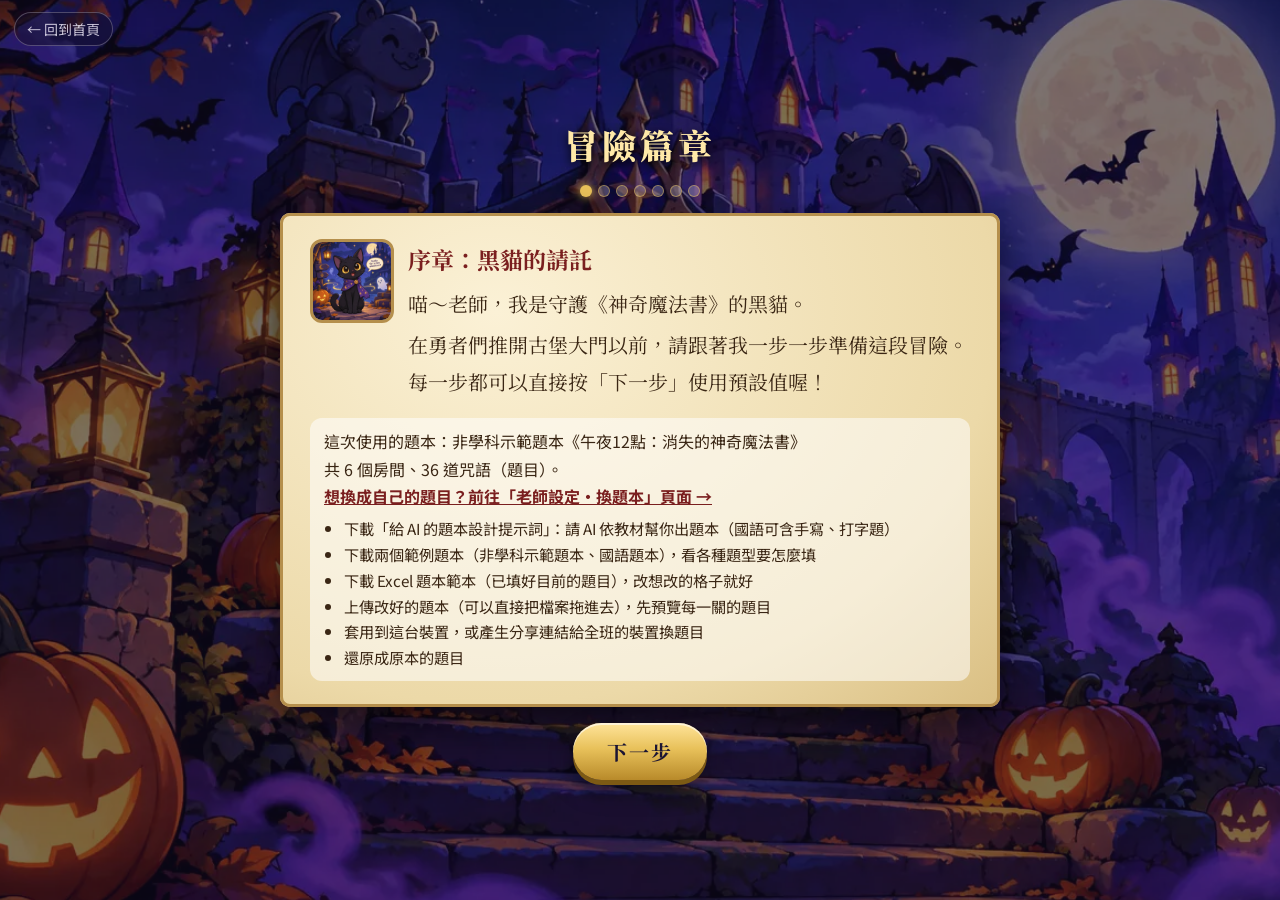
==== commit 50431648: "換成兩套範例題本：非學科示範題本（課室大富翁）與國語題本（師生同步出題09，38題全收），單人首頁可選題本 Co-Authored-By: Claude Opus 5.5 <noreply@anthr" ====
--- a/adventure.html
+++ b/adventure.html
@@ -61,6 +61,7 @@
   </section>
 </main>
 <script src="content.js"></script>
+<script src="content-guoyu.js"></script>
 <script src="settings.js"></script>
 <script>
 (function () {
@@ -98,12 +99,12 @@
     { title: '序章：黑貓的請託', say: ['喵～老師，我是守護《神奇魔法書》的黑貓。', '在勇者們推開古堡大門以前，請跟著我一步一步準備這段冒險。每一步都可以直接按「下一步」使用預設值喔！'],
       body: function (box) {
         var b = el('div', 'bank');
-        b.appendChild(el('div', '', '這次使用的題本：' + (C.__custom ? '老師自訂題本' : '預設題本') + '《' + (C.title || '') + '》'));
+        b.appendChild(el('div', '', '這次使用的題本：' + (C.__custom ? '老師自訂題本' : C.__demo === 'guoyu' ? '國語題本' : '非學科示範題本') + '《' + (C.title || '') + '》'));
         b.appendChild(el('div', '', '共 ' + C.rooms.length + ' 個房間、' + TOTAL + ' 道咒語（題目）。'));
         var a = el('a', '', '想換成自己的題目？前往「老師設定・換題本」頁面 →'); a.href = 'teacher.html'; b.appendChild(a);
         var ul = el('ul', 'tools');
         ['下載「給 AI 的題本設計提示詞」：請 AI 依教材幫你出題本（國語可含手寫、打字題）',
-         '下載國語示範題本，看手寫、打字題要怎麼填',
+         '下載兩個範例題本（非學科示範題本、國語題本），看各種題型要怎麼填',
          '下載 Excel 題本範本（已填好目前的題目），改想改的格子就好',
          '上傳改好的題本（可以直接把檔案拖進去），先預覽每一關的題目',
          '套用到這台裝置，或產生分享連結給全班的裝置換題目',
@@ -157,7 +158,7 @@
       body: function (box) {
         var d = el('dl', 'sum');
         function row(k, v) { d.appendChild(el('dt', '', k)); d.appendChild(el('dd', '', v)); }
-        row('題本', (C.__custom ? '老師自訂' : '預設') + '，共 ' + TOTAL + ' 題');
+        row('題本', (C.__custom ? '老師自訂題本' : C.__demo === 'guoyu' ? '國語題本' : '非學科示範題本') + '，共 ' + TOTAL + ' 題');
         row('單次冒險抽題', (S.drawCount >= TOTAL ? '全部 ' : '') + Math.min(S.drawCount || TOTAL, TOTAL) + ' 題');
         row('破關之後', WQSettings.REPEAT_NAMES[S.repeat]);
         row('每題作答時限', S.qTimer ? S.qSeconds + ' 秒' : '不限時');
--- a/style.css
+++ b/style.css
@@ -266,6 +266,10 @@
 .start-notes{display:flex;flex-direction:column;gap:8px;max-width:560px;width:100%}
 .sn{display:block;background:rgba(20,14,40,.62);border:1px solid rgba(232,193,90,.35);border-radius:14px;padding:8px 14px;font-size:15px;line-height:1.6;color:var(--ghost);text-decoration:none}
 .sn b{color:#ffe9a8;margin-right:6px}
+.book-pick{display:flex;flex-wrap:wrap;align-items:center;gap:6px;margin-top:6px}
+.book-pick span{color:#ffe9a8;font-weight:700}
+.book-pick button{font:inherit;font-size:14px;padding:5px 12px;border-radius:999px;border:1px solid rgba(232,193,90,.5);background:rgba(43,30,82,.7);color:var(--ghost);cursor:pointer}
+.book-pick button.on{background:var(--gold);color:#2a1f4a;border-color:var(--gold);font-weight:700}
 .sn.link:hover{border-color:var(--gold);background:rgba(43,30,82,.8)}
 /* 打字、手寫作答 */
 :root{--pad-bg:#fffaf0;--pad-grid:rgba(184,138,42,.55);--pad-guide:rgba(91,143,76,.35)}
